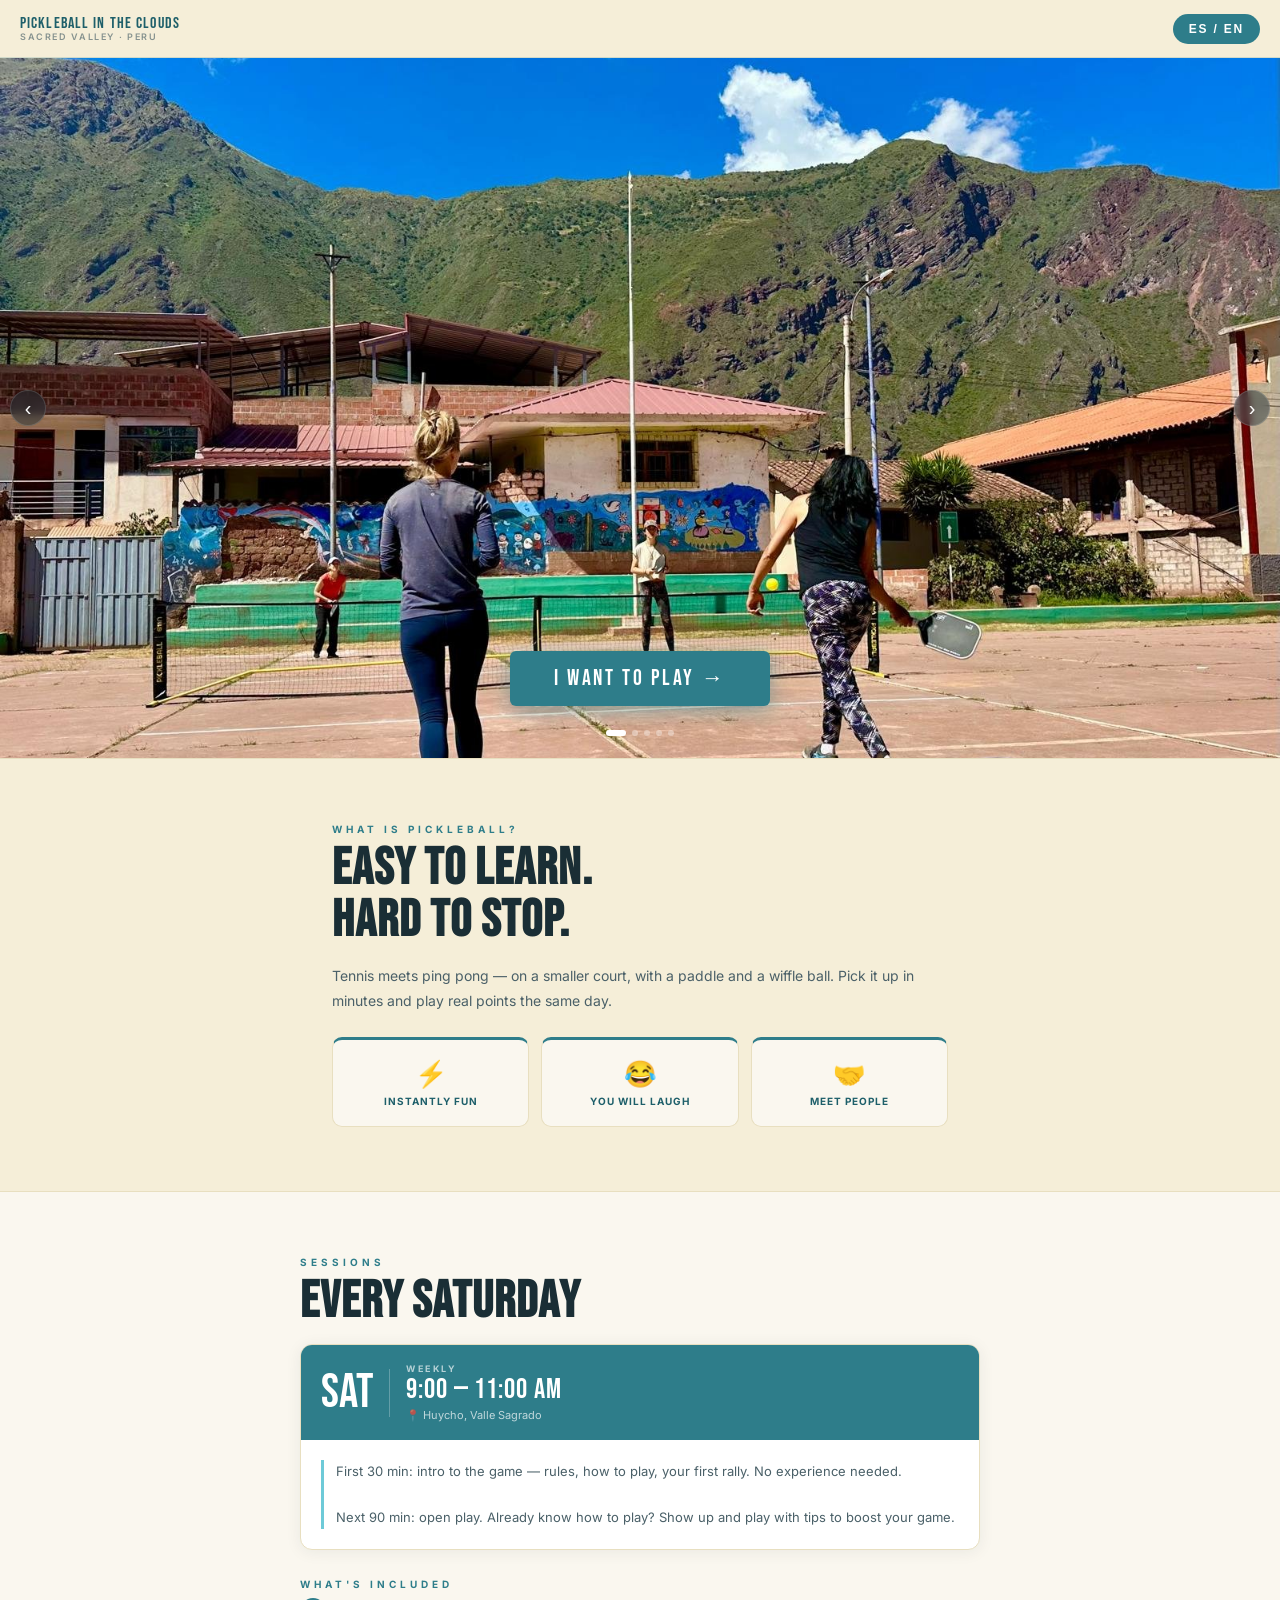
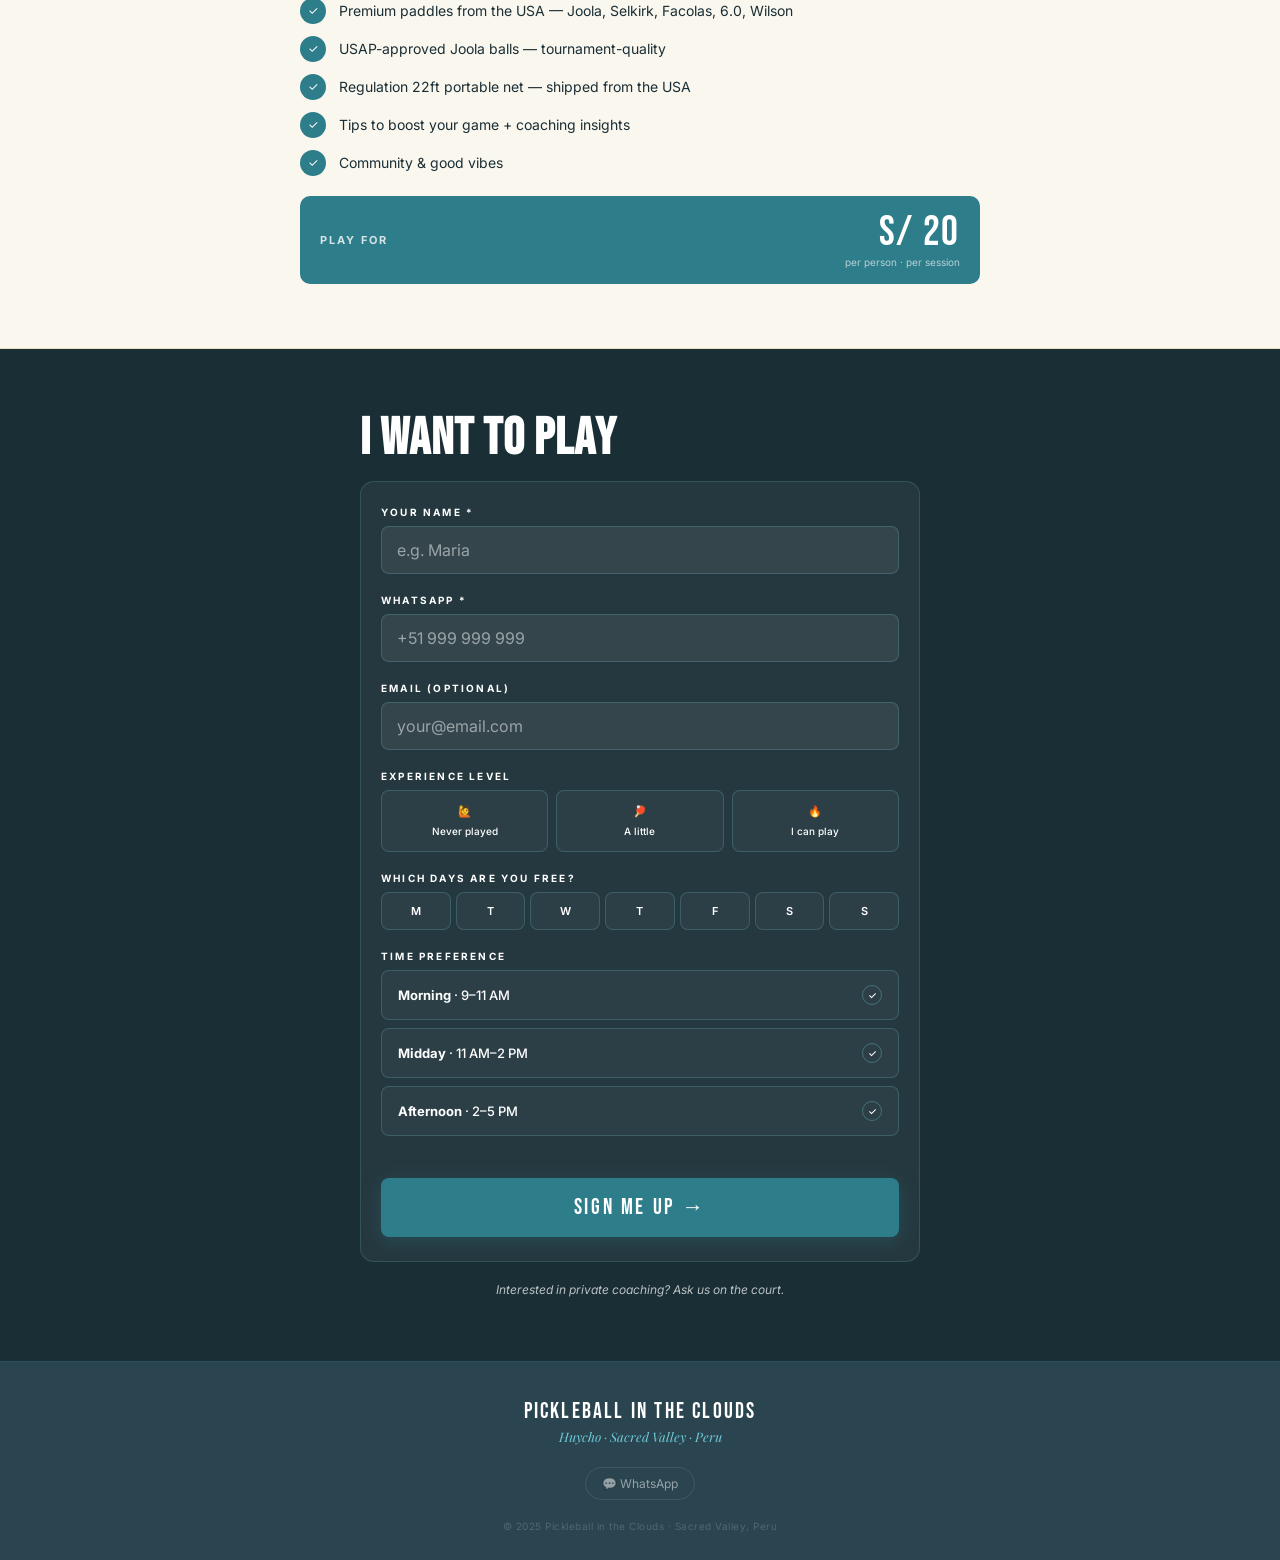
==== iphone-preview.html @ 24c8e65d "Add files via upload" ====
<!DOCTYPE html>
<html lang="en">
<head>
<meta charset="UTF-8">
<meta name="viewport" content="width=device-width, initial-scale=1.0">
<title>Pickleball in the Clouds — Sacred Valley, Peru</title>
<link href="https://fonts.googleapis.com/css2?family=Bebas+Neue&family=Inter:wght@300;400;500;600&family=Playfair+Display:ital@1&display=swap" rel="stylesheet">
<style>
:root {
  --teal:#2e7d8a; --teal-dark:#1e5f6a; --teal-light:#6ecad8;
  --parchment:#f5eed8; --parchment-dark:#e8dfc0; --off-white:#faf7ef;
  --navy:#1a2e35; --navy-light:#2a4550;
  --text:#1a2e35; --text-mid:#4a6068;
}
*{ margin:0; padding:0; box-sizing:border-box; -webkit-tap-highlight-color:transparent; }
html{ scroll-behavior:smooth; }
body{ font-family:'Inter',sans-serif; background:var(--parchment); color:var(--text); overflow-x:hidden; }

/* NAV */
nav{
  position:fixed; top:0; left:0; right:0; z-index:200;
  display:flex; align-items:center; justify-content:space-between;
  padding:10px 20px; height:58px;
  background:rgba(245,238,216,0.94); backdrop-filter:blur(14px);
  border-bottom:1px solid rgba(46,125,138,0.18);
}
.nav-logo{ display:flex; align-items:center; gap:10px; text-decoration:none; }
.nav-logo-img{ width:36px; height:36px; border-radius:50%; object-fit:cover; flex-shrink:0; }
.nav-brand{ font-family:'Bebas Neue',cursive; font-size:16px; letter-spacing:0.07em; color:var(--teal-dark); line-height:1.1; }
.nav-brand small{ display:block; font-family:'Inter',sans-serif; font-size:9px; font-weight:600; letter-spacing:0.18em; color:var(--text-mid); text-transform:uppercase; opacity:0.65; }
.lang-btn{ background:var(--teal); border:none; border-radius:20px; padding:8px 16px; cursor:pointer; font-size:12px; font-weight:700; letter-spacing:0.15em; color:#fff; transition:all 0.2s; }
.lang-btn:hover{ background:var(--teal-dark); transform:scale(1.05); }

/* HERO */
.hero{
  margin-top:58px;
  position:relative;
  width:100%;
  height:calc(100vh - 58px);
  min-height:480px;
  max-height:820px;
  overflow:hidden;
  background:var(--navy);
  touch-action:pan-y;
}

/* CSS background slides */
.slides-wrap{
  position:absolute; inset:0;
  display:flex;
  transition:transform 0.55s cubic-bezier(0.4,0,0.2,1);
  will-change:transform;
}
.slide{
  flex:0 0 100%;
  height:100%;
  background-size:cover;
  background-repeat:no-repeat;
  background-position:center;
}
.slide:nth-child(3){
  background-position:left center;
}
.slide::after{
  content:'';
  position:absolute; inset:0;
  background:none;
  pointer-events:none;
}

/* Hero text bottom */
.hero-text{
  position:absolute; bottom:0; left:0; right:0; z-index:3;
  padding:0 24px 22px;
  text-align:center;
  pointer-events:none;
  display:flex; flex-direction:column; align-items:center;
}
.hero-eyebrow{
  font-size:10px; font-weight:700; letter-spacing:0.35em;
  text-transform:uppercase; color:var(--teal-light);
  margin-bottom:6px; display:block;
}
.hero-title{
  font-family:'Bebas Neue',cursive;
  font-size:clamp(44px,8vw,80px); line-height:0.92;
  color:#fff; letter-spacing:0.02em; margin-bottom:12px;
}
.hero-title .teal{ color:var(--teal-light); display:block; }
.dots-row{
  display:flex; gap:6px; justify-content:center; margin-top:24px;
}
.dot{
  width:6px; height:6px; border-radius:3px;
  background:rgba(255,255,255,0.35); border:none; cursor:pointer; padding:0;
  pointer-events:all;
  transition:all 0.25s;
}
.dot.active{ background:#fff; width:20px; }
.btn-hero{
  display:inline-block; pointer-events:all;
  font-family:'Bebas Neue',cursive; font-size:20px; letter-spacing:0.12em;
  padding:12px 36px; border-radius:6px;
  background:var(--teal); color:#fff; text-decoration:none; border:none; cursor:pointer;
  transition:all 0.25s; box-shadow:0 4px 20px rgba(46,125,138,0.5);
}
.btn-hero:hover{ background:var(--teal-dark); transform:translateY(-2px); }

/* Arrows */
.carousel-arrow{
  position:absolute; top:50%; z-index:10;
  transform:translateY(-50%);
  width:36px; height:36px; border-radius:50%;
  background:rgba(26,46,53,0.45); border:1px solid rgba(255,255,255,0.15);
  color:#fff; cursor:pointer; font-size:20px;
  display:flex; align-items:center; justify-content:center;
  backdrop-filter:blur(4px); transition:background 0.2s;
}
.carousel-arrow:hover{ background:rgba(46,125,138,0.65); }
.arrow-prev{ left:10px; }
.arrow-next{ right:10px; }

/* CONTENT */
.section{ padding:48px 24px; max-width:680px; margin:0 auto; }
.section-label{ font-size:10px; font-weight:700; letter-spacing:0.4em; text-transform:uppercase; color:var(--teal); margin-bottom:8px; display:block; }
.section-title{ font-family:'Bebas Neue',cursive; font-size:clamp(32px,7vw,52px); color:var(--navy); letter-spacing:0.02em; margin-bottom:16px; line-height:1; }
.divider{ border:none; border-top:1px solid var(--parchment-dark); margin:0; }

/* WHAT IS */
.what-text{ font-size:14px; line-height:1.8; color:var(--text-mid); margin-bottom:24px; }
.quick-hits{ display:grid; grid-template-columns:repeat(3,1fr); gap:12px; }
.qh{
  background:var(--off-white); border:1px solid var(--parchment-dark);
  border-radius:10px; padding:18px 10px; text-align:center;
  border-top:3px solid var(--teal);
}
.qh-icon{ font-size:26px; margin-bottom:6px; }
.qh-label{ font-size:10px; font-weight:700; letter-spacing:0.1em; text-transform:uppercase; color:var(--teal-dark); line-height:1.3; }

/* SESSIONS */
.sessions-bg{ background:var(--off-white); padding:48px 24px; }
.sessions-inner{ max-width:680px; margin:0 auto; }
.session-card{ background:#fff; border:1px solid var(--parchment-dark); border-radius:12px; overflow:hidden; box-shadow:0 2px 16px rgba(26,46,53,0.07); margin-bottom:24px; }
.session-header{ background:var(--teal); padding:18px 20px; display:flex; align-items:center; gap:16px; }
.session-day{ font-family:'Bebas Neue',cursive; font-size:48px; color:#fff; line-height:1; border-right:1px solid rgba(255,255,255,0.25); padding-right:16px; flex-shrink:0; }
.session-when{ flex:1; }
.session-recurring{ font-size:9px; font-weight:700; letter-spacing:0.28em; text-transform:uppercase; color:rgba(255,255,255,0.65); margin-bottom:2px; display:block; }
.session-time{ font-family:'Bebas Neue',cursive; font-size:28px; color:#fff; letter-spacing:0.04em; line-height:1; }
.session-loc{ font-size:11px; color:rgba(255,255,255,0.7); margin-top:4px; }
.session-body{ padding:20px; }
.session-note{ font-size:13px; color:var(--text-mid); line-height:1.75; border-left:3px solid var(--teal-light); padding-left:12px; }
.provide-list{ list-style:none; display:flex; flex-direction:column; gap:12px; margin-bottom:20px; }
.provide-list li{ display:flex; align-items:center; gap:13px; font-size:14px; color:var(--text); }
.check{ width:26px; height:26px; border-radius:50%; background:var(--teal); color:#fff; display:flex; align-items:center; justify-content:center; font-size:12px; flex-shrink:0; }
.price-row{
  background:var(--teal); color:#fff; border-radius:10px; padding:16px 20px;
  display:flex; align-items:center; justify-content:space-between;
}
.price-label{ font-size:11px; font-weight:700; letter-spacing:0.18em; text-transform:uppercase; opacity:0.8; }
.price-amount{ font-family:'Bebas Neue',cursive; font-size:42px; letter-spacing:0.04em; line-height:1; }
.price-sub{ font-size:10px; opacity:0.65; text-align:right; margin-top:2px; }

/* FORM */
.form-wrap{ background:var(--navy); padding:48px 24px; }
.form-inner{ max-width:560px; margin:0 auto; }
.form-wrap .section-label{ color:var(--teal-light); }
.form-wrap .section-title{ color:#fff; }
.form-card{ background:rgba(255,255,255,0.05); border:1px solid rgba(110,202,216,0.18); border-radius:14px; padding:24px 20px; }
.form-group{ margin-bottom:20px; }
.form-label{ display:block; font-size:10px; font-weight:700; letter-spacing:0.22em; text-transform:uppercase; color:#fff; margin-bottom:8px; }
.form-input{
  width:100%; background:rgba(255,255,255,0.07); border:1px solid rgba(110,202,216,0.22); border-radius:8px;
  padding:13px 15px; font-size:16px; color:#fff; font-family:'Inter',sans-serif;
  -webkit-appearance:none; transition:border-color 0.2s, background 0.2s;
}
.form-input::placeholder{ color:rgba(255,255,255,0.5); }
.form-input:focus{ outline:none; border-color:var(--teal-light); background:rgba(110,202,216,0.08); }
.exp-grid{ display:grid; grid-template-columns:repeat(3,1fr); gap:8px; }
.exp-btn{
  padding:12px 6px; border-radius:8px; text-align:center; cursor:pointer;
  border:1px solid rgba(110,202,216,0.22); background:rgba(255,255,255,0.04);
  color:#fff; font-size:11px; font-weight:500; line-height:1.5;
  transition:all 0.2s; user-select:none;
}
.exp-btn.active{ background:var(--teal); border-color:var(--teal); color:#fff; }
.days-grid{ display:grid; grid-template-columns:repeat(7,1fr); gap:5px; }
.day-btn{
  padding:11px 4px; border-radius:8px; text-align:center; cursor:pointer;
  border:1px solid rgba(110,202,216,0.22); background:rgba(255,255,255,0.04);
  color:#fff; font-size:11px; font-weight:600;
  transition:all 0.2s; user-select:none;
}
.day-btn.active{ background:var(--teal); border-color:var(--teal); color:#fff; }
.time-grid{ display:flex; flex-direction:column; gap:8px; }
.time-btn{
  padding:14px 16px; border-radius:8px; cursor:pointer;
  border:1px solid rgba(110,202,216,0.22); background:rgba(255,255,255,0.04);
  color:#fff; font-size:13px; font-weight:500;
  display:flex; align-items:center; justify-content:space-between;
  transition:all 0.2s; user-select:none;
}
.time-btn.active{ background:rgba(46,125,138,0.35); border-color:var(--teal-light); color:#fff; }
.time-check{ width:20px; height:20px; border-radius:50%; border:1.5px solid rgba(110,202,216,0.35); display:flex; align-items:center; justify-content:center; font-size:10px; flex-shrink:0; transition:all 0.2s; }
.time-btn.active .time-check{ background:var(--teal); border-color:var(--teal); color:#fff; }
.btn-submit{
  width:100%; margin-top:22px;
  font-family:'Bebas Neue',cursive; font-size:22px; letter-spacing:0.12em;
  padding:16px; border-radius:8px; background:var(--teal); color:#fff; border:none; cursor:pointer;
  transition:all 0.25s; box-shadow:0 4px 20px rgba(46,125,138,0.3);
}
.btn-submit:hover{ background:var(--teal-light); transform:translateY(-1px); }
.btn-submit:disabled{ opacity:0.45; cursor:not-allowed; transform:none; }
.form-note{ text-align:center; margin-top:14px; font-size:11px; color:rgba(255,255,255,0.28); line-height:1.5; }
.coaching-nudge{ margin-top:20px; text-align:center; font-size:12px; color:rgba(255,255,255,0.7); font-style:italic; }
.success-state{ display:none; text-align:center; padding:32px 0; }
.success-icon{ font-size:56px; margin-bottom:14px; }
.success-title{ font-family:'Bebas Neue',cursive; font-size:36px; color:#fff; margin-bottom:8px; }
.success-sub{ font-size:14px; color:rgba(255,255,255,0.55); line-height:1.65; }
.spinner{ display:inline-block; width:15px; height:15px; border:2px solid rgba(255,255,255,0.3); border-top-color:#fff; border-radius:50%; animation:spin 0.7s linear infinite; vertical-align:middle; margin-right:6px; }
@keyframes spin{ to{ transform:rotate(360deg); } }

/* FOOTER */
footer{ background:var(--navy-light); border-top:1px solid rgba(46,125,138,0.2); padding:36px 24px 28px; text-align:center; }
.footer-logo{ width:60px; height:60px; border-radius:50%; object-fit:cover; margin:0 auto 12px; display:block; }
.footer-name{ font-family:'Bebas Neue',cursive; font-size:22px; color:#fff; letter-spacing:0.1em; margin-bottom:3px; }
.footer-tag{ font-family:'Playfair Display',serif; font-style:italic; font-size:13px; color:var(--teal-light); margin-bottom:22px; }
.footer-links{ display:flex; justify-content:center; gap:12px; flex-wrap:wrap; margin-bottom:20px; }
.footer-link{ display:flex; align-items:center; gap:7px; font-size:12px; color:rgba(255,255,255,0.5); text-decoration:none; padding:8px 16px; border-radius:20px; border:1px solid rgba(255,255,255,0.1); transition:all 0.2s; }
.footer-link:hover{ color:#fff; border-color:var(--teal-light); }
.footer-copy{ font-size:10px; color:rgba(255,255,255,0.18); letter-spacing:0.05em; }

/* Lang */
[data-lang="es"] .en{ display:none; }
[data-lang="en"] .es{ display:none; }

@media(min-width:768px){
  .hero{ max-height:700px; }
  .hero-title{ font-size:72px; }
  .btn-hero{ font-size:22px; padding:14px 44px; }
  .section{ padding:64px 32px; }
  .sessions-bg{ padding:64px 32px; }
  .form-wrap{ padding:64px 32px; }
}
</style>
</head>
<body data-lang="en">

<nav>
  <a href="#" class="nav-logo">
    <div class="nav-brand">
      Pickleball in the Clouds
      <small>Sacred Valley · Peru</small>
    </div>
  </a>
  <button class="lang-btn" onclick="toggleLang()" id="langBtn">ES / EN</button>
</nav>

<!-- HERO -->
<section class="hero" id="hero">
  <div class="slides-wrap" id="slidesWrap">
    <div class="slide active" style="background-image:url('[data-uri]')"></div>
<div class="slide " style="background-image:url('[data-uri]')"></div>
<div class="slide " style="background-image:url('[data-uri]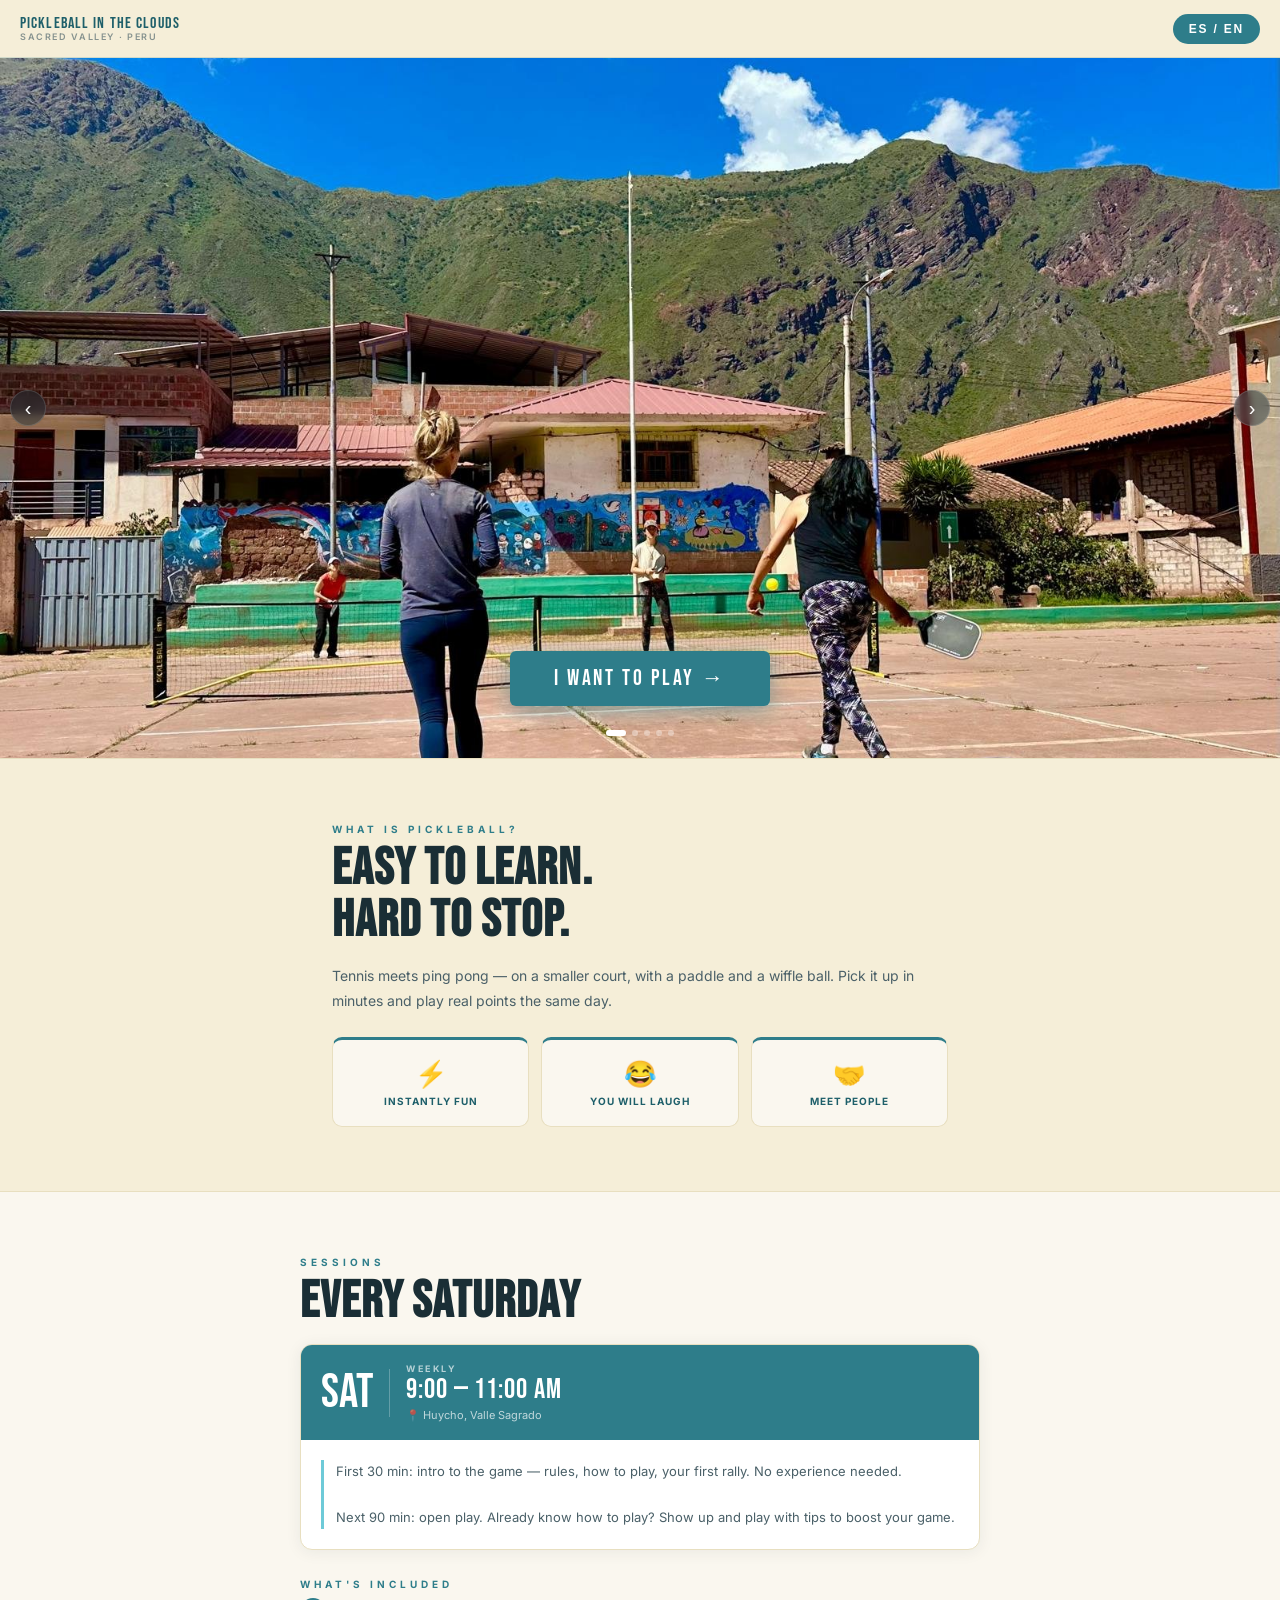
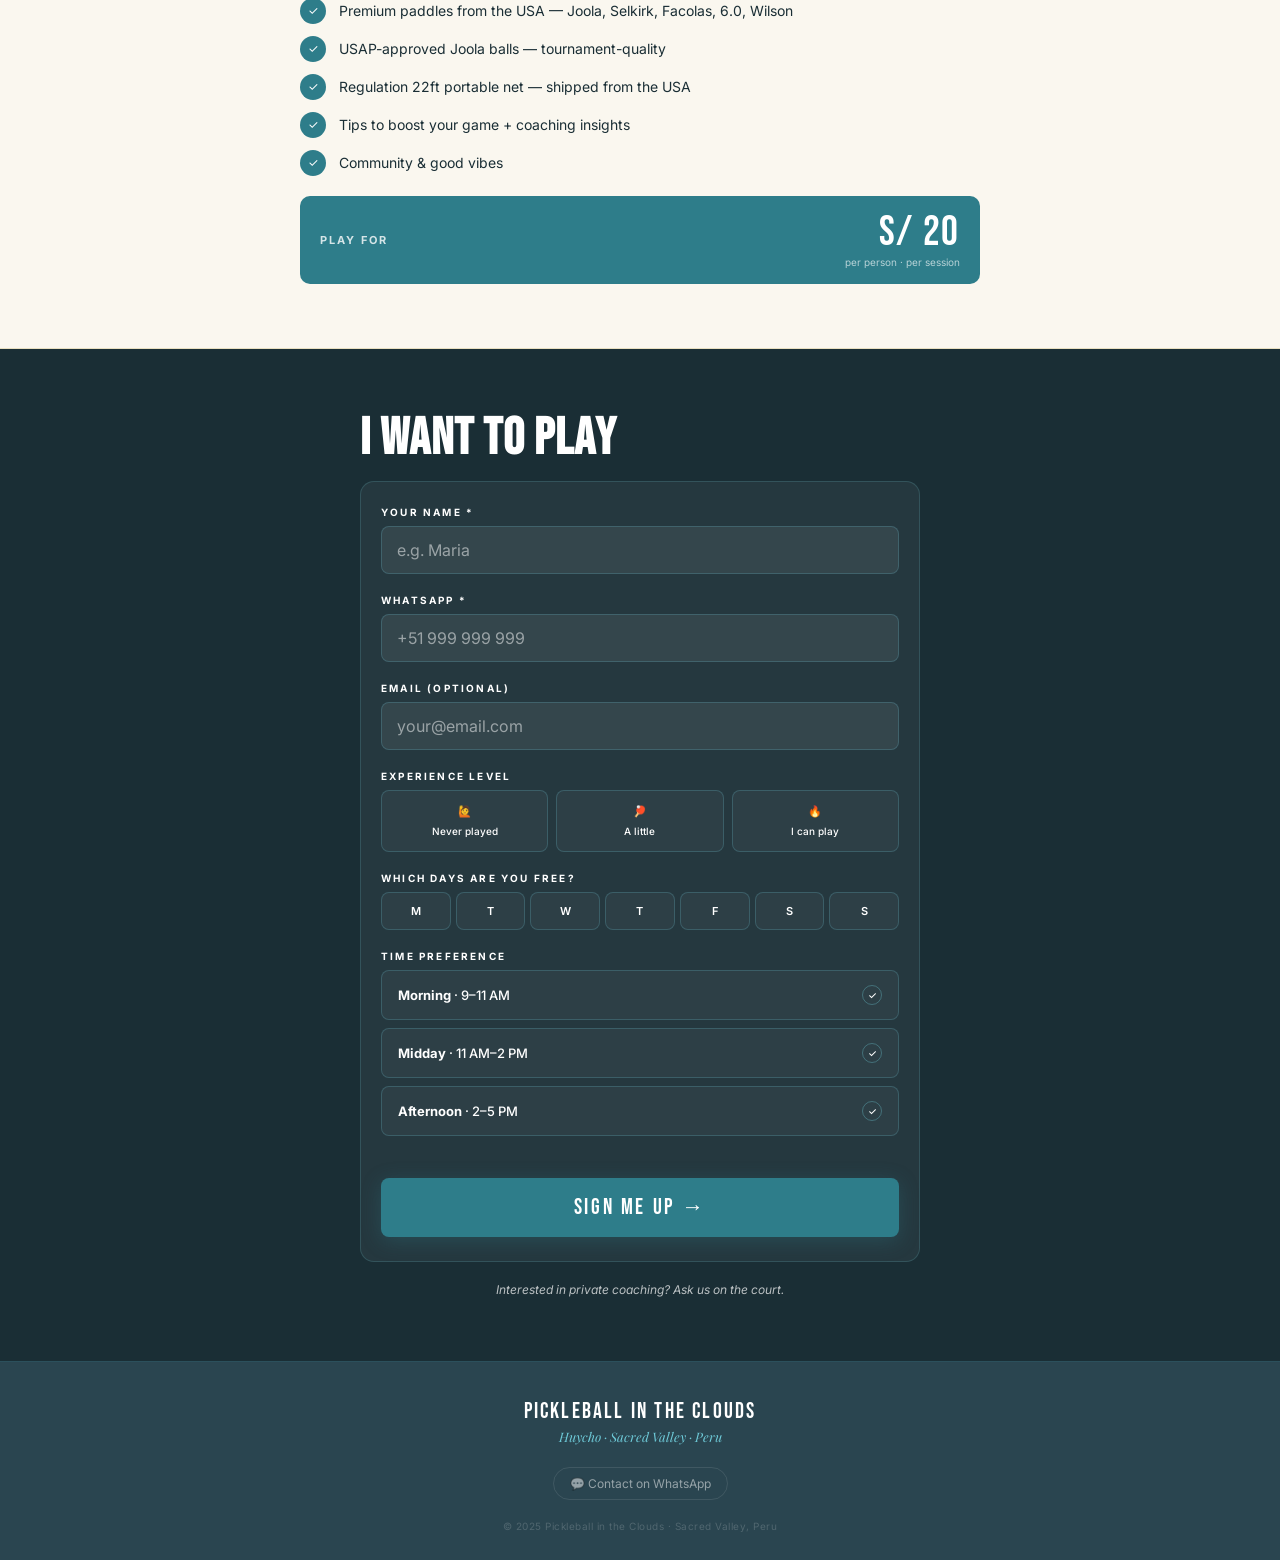
